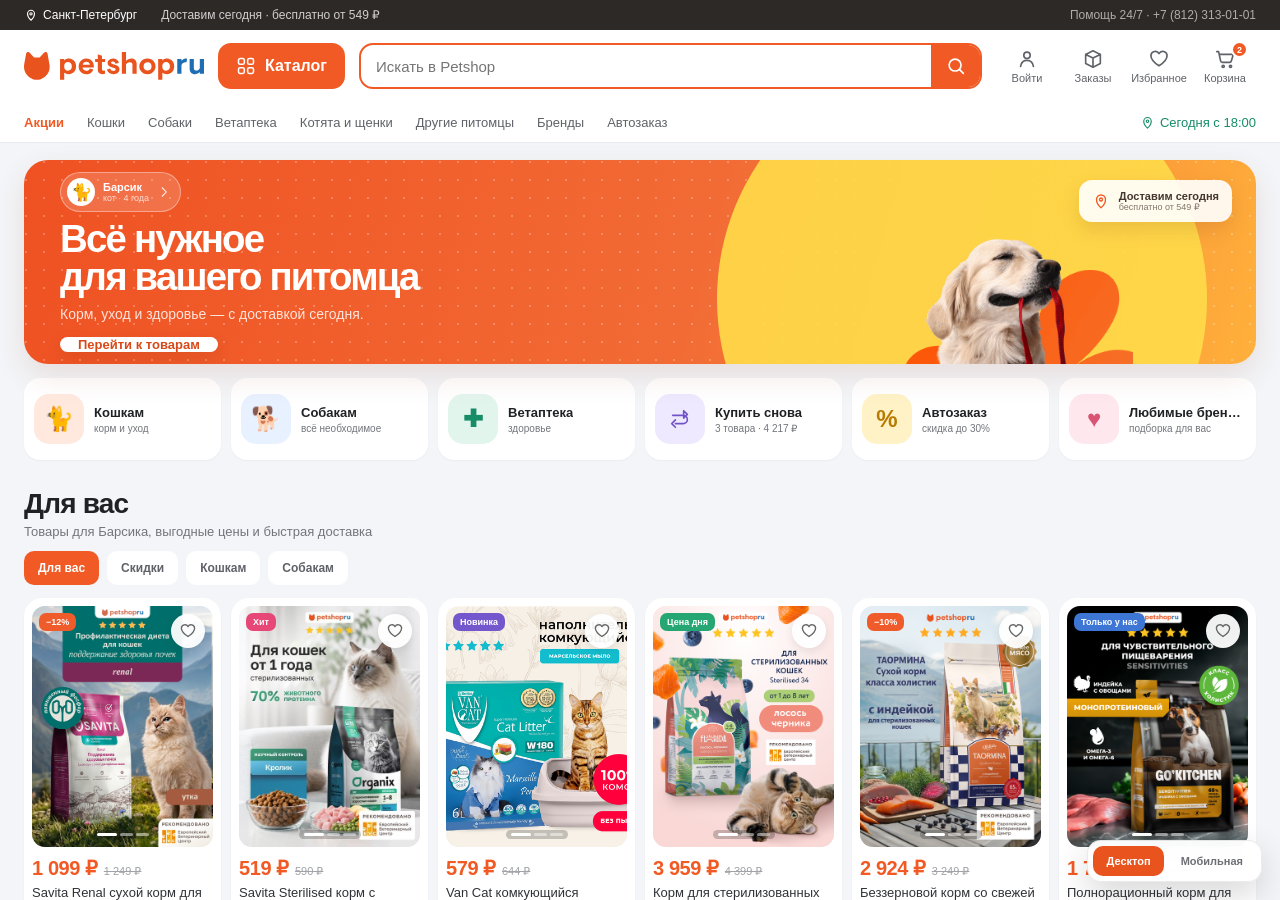
==== desktop/index.html @ 5829c678 "Publish Petshop homepage prototype" ====
<!doctype html>
<html lang="ru">
  <head>
    <meta charset="utf-8">
    <meta name="viewport" content="width=device-width, initial-scale=1">
    <title>Petshop.ru — десктопный прототип</title>
    <link rel="icon" href="../favicon.svg">
    <link rel="stylesheet" href="../share.css">
  </head>
  <body>
    <main class="preview-page preview-page-desktop">
      <nav class="preview-switcher" aria-label="Выбор версии">
        <a class="is-active" href="./">Десктоп</a>
        <a href="../mobile/">Мобильная</a>
      </nav>
      <iframe class="prototype-frame desktop-frame" src="../prototype/index.html?v=4" title="Десктопный прототип Petshop.ru"></iframe>
    </main>
  </body>
</html>
---- share.css ----
:root {
  --orange: #e9531e;
  --ink: #242424;
  --canvas: #eff1f4;
}

* { box-sizing: border-box; }
html, body { margin: 0; min-height: 100%; }
body { background: var(--canvas); color: var(--ink); font-family: -apple-system, BlinkMacSystemFont, "Segoe UI", Arial, sans-serif; }
a { color: inherit; text-decoration: none; }

.share-home { min-height: 100vh; display: grid; place-items: center; padding: 24px; background: radial-gradient(circle at 20% 15%, #fff5ed 0, transparent 32%), radial-gradient(circle at 85% 80%, #edf5ff 0, transparent 34%), #f3f4f6; }
.share-card { width: min(620px, 100%); padding: 46px; border: 1px solid rgba(0,0,0,.06); border-radius: 28px; background: rgba(255,255,255,.92); box-shadow: 0 30px 80px rgba(42,47,54,.12); text-align: center; }
.share-card > img { width: 205px; height: auto; margin: 0 auto 34px; }
.share-kicker { margin: 0 0 8px; color: var(--orange); font-size: 12px; font-weight: 800; letter-spacing: 1.1px; text-transform: uppercase; }
.share-card h1 { margin: 0; font-size: clamp(30px, 5vw, 46px); line-height: 1.04; letter-spacing: -1.8px; }
.share-copy { max-width: 440px; margin: 18px auto 28px; color: #70747a; font-size: 15px; line-height: 1.55; }
.share-actions { display: grid; grid-template-columns: 1fr 1fr; gap: 10px; }
.share-link { min-height: 52px; display: grid; place-items: center; border: 1px solid #e2e4e7; border-radius: 14px; background: #fff; font-size: 14px; font-weight: 750; transition: .18s ease; }
.share-link:hover { transform: translateY(-2px); box-shadow: 0 10px 26px rgba(36,39,44,.1); }
.share-link-primary { border-color: var(--orange); background: var(--orange); color: #fff; }
.share-note { display: block; margin-top: 18px; color: #999ca1; font-size: 11px; }

.preview-page { min-height: 100vh; }
.prototype-frame { display: block; border: 0; background: #fff; }
.preview-page-desktop { position: relative; background: #fff; }
.desktop-frame { width: 100%; height: 100vh; }
.preview-switcher { position: fixed; z-index: 20; right: 18px; bottom: 18px; display: flex; gap: 4px; padding: 5px; border: 1px solid rgba(0,0,0,.08); border-radius: 14px; background: rgba(255,255,255,.94); box-shadow: 0 12px 34px rgba(0,0,0,.16); backdrop-filter: blur(12px); }
.preview-switcher a { padding: 9px 13px; border-radius: 10px; color: #6c7075; font-size: 11px; font-weight: 750; }
.preview-switcher a.is-active { background: var(--orange); color: #fff; }

.preview-page-mobile { min-height: 100vh; display: flex; flex-direction: column; align-items: center; padding: 22px 20px 40px; background: radial-gradient(circle at 25% 10%, #fff 0, transparent 28%), #e9ebef; }
.mobile-review-head { width: min(850px, 100%); display: flex; align-items: center; justify-content: space-between; margin-bottom: 18px; }
.mobile-review-head > div { display: flex; align-items: center; gap: 16px; }
.mobile-review-head img { width: 155px; height: auto; }
.mobile-review-head span { color: #777b81; font-size: 12px; }
.preview-switcher-mobile { position: static; }
.phone-shell { position: relative; width: 426px; height: 898px; padding: 12px; border-radius: 48px; background: #1d1d1f; box-shadow: 0 34px 90px rgba(26,30,36,.28); }
.phone-speaker { position: absolute; z-index: 4; top: 19px; left: 50%; width: 92px; height: 24px; border-radius: 99px; background: #111; transform: translateX(-50%); pointer-events: none; }
.mobile-frame { width: 402px; height: 874px; overflow: hidden; border-radius: 37px; }

@media (max-width: 700px) {
  .share-card { padding: 34px 20px; border-radius: 22px; }
  .share-card > img { width: 180px; margin-bottom: 28px; }
  .share-actions { grid-template-columns: 1fr; }
  .preview-page-mobile { padding: 0; background: #fff; }
  .mobile-review-head { display: none; }
  .phone-shell { width: 100%; height: 100vh; padding: 0; border-radius: 0; background: #fff; box-shadow: none; }
  .phone-speaker { display: none; }
  .mobile-frame { width: 100%; height: 100vh; border-radius: 0; }
  .preview-switcher { right: 8px; bottom: 8px; transform: scale(.9); transform-origin: right bottom; }
}
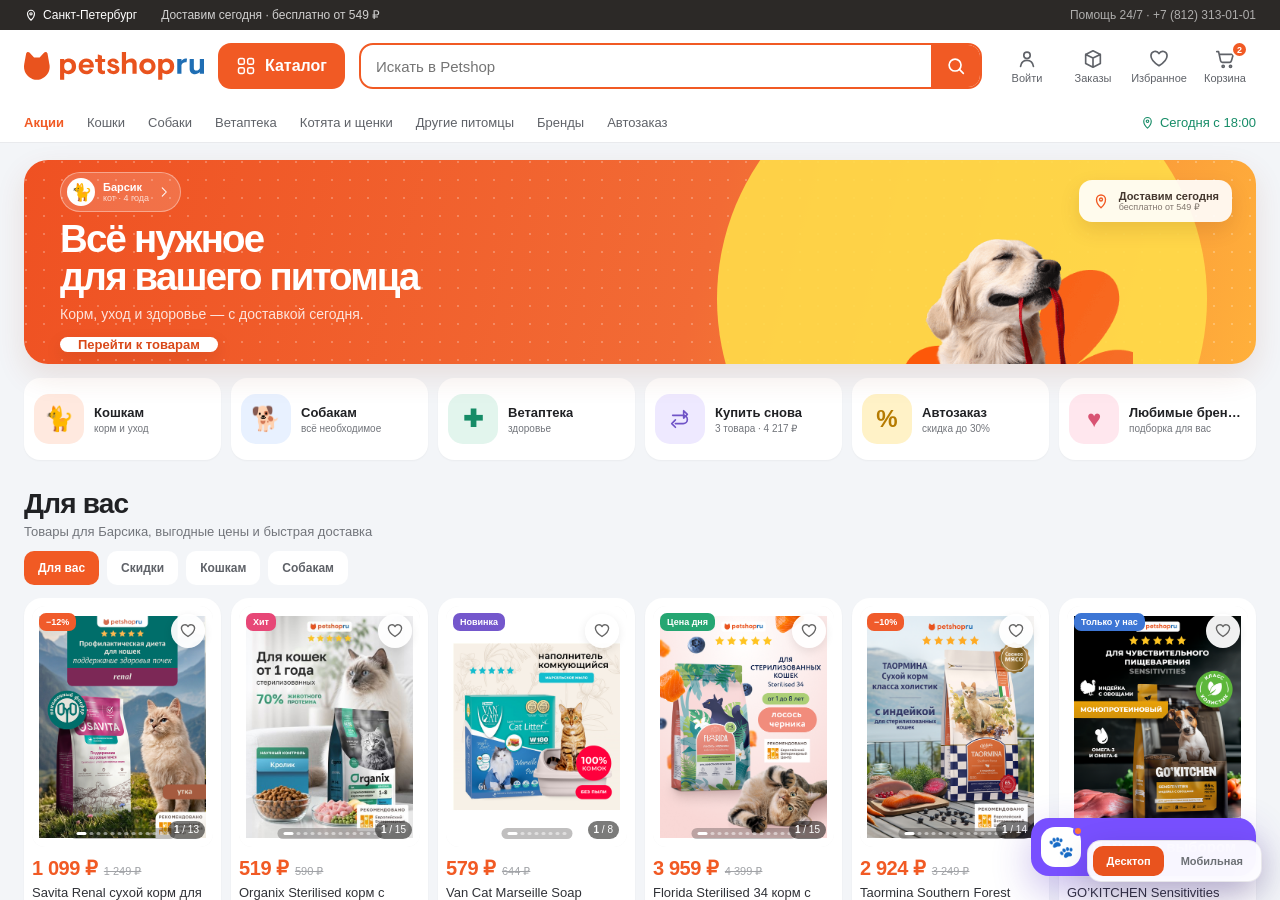
==== commit 90e26af7: "Fix litter bundle and refresh preview frames" ====
--- a/desktop/index.html
+++ b/desktop/index.html
@@ -13,7 +13,7 @@
         <a class="is-active" href="./">Десктоп</a>
         <a href="../mobile/">Мобильная</a>
       </nav>
-      <iframe class="prototype-frame desktop-frame" src="../prototype/index.html?v=4" title="Десктопный прототип Petshop.ru"></iframe>
+      <iframe class="prototype-frame desktop-frame" src="../prototype/index.html?v=13" title="Десктопный прототип Petshop.ru"></iframe>
     </main>
   </body>
 </html>
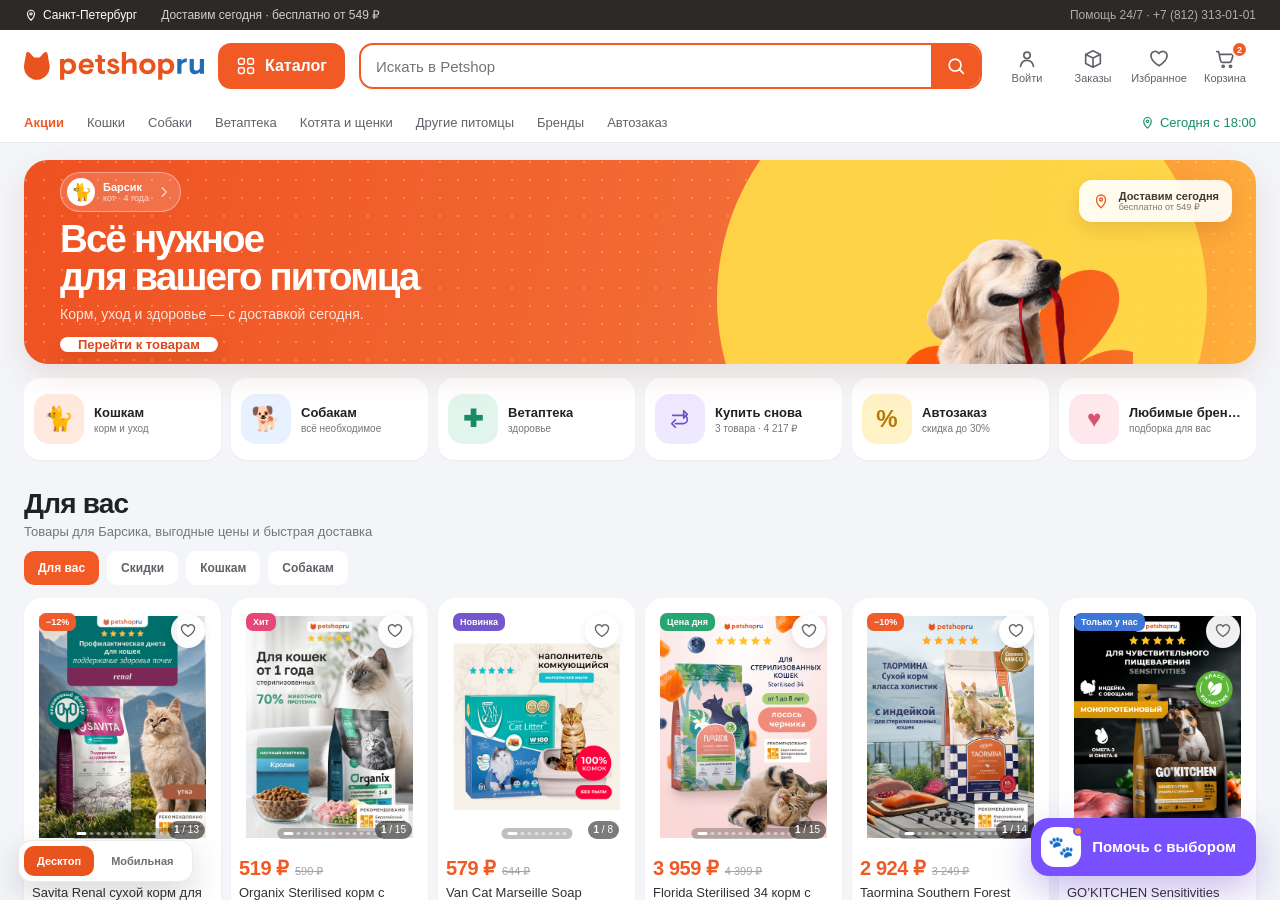
==== commit 3c3a4e6c: "Refresh preview shell styles" ====
--- a/desktop/index.html
+++ b/desktop/index.html
@@ -5,7 +5,7 @@
     <meta name="viewport" content="width=device-width, initial-scale=1">
     <title>Petshop.ru — десктопный прототип</title>
     <link rel="icon" href="../favicon.svg">
-    <link rel="stylesheet" href="../share.css">
+    <link rel="stylesheet" href="../share.css?v=14">
   </head>
   <body>
     <main class="preview-page preview-page-desktop">
--- a/share.css
+++ b/share.css
@@ -26,6 +26,7 @@
 .preview-page-desktop { position: relative; background: #fff; }
 .desktop-frame { width: 100%; height: 100vh; }
 .preview-switcher { position: fixed; z-index: 20; right: 18px; bottom: 18px; display: flex; gap: 4px; padding: 5px; border: 1px solid rgba(0,0,0,.08); border-radius: 14px; background: rgba(255,255,255,.94); box-shadow: 0 12px 34px rgba(0,0,0,.16); backdrop-filter: blur(12px); }
+.preview-page-desktop .preview-switcher { right: auto; left: 18px; }
 .preview-switcher a { padding: 9px 13px; border-radius: 10px; color: #6c7075; font-size: 11px; font-weight: 750; }
 .preview-switcher a.is-active { background: var(--orange); color: #fff; }
 
@@ -49,4 +50,5 @@
   .phone-speaker { display: none; }
   .mobile-frame { width: 100%; height: 100vh; border-radius: 0; }
   .preview-switcher { right: 8px; bottom: 8px; transform: scale(.9); transform-origin: right bottom; }
+  .preview-page-desktop .preview-switcher { right: auto; left: 8px; transform-origin: left bottom; }
 }
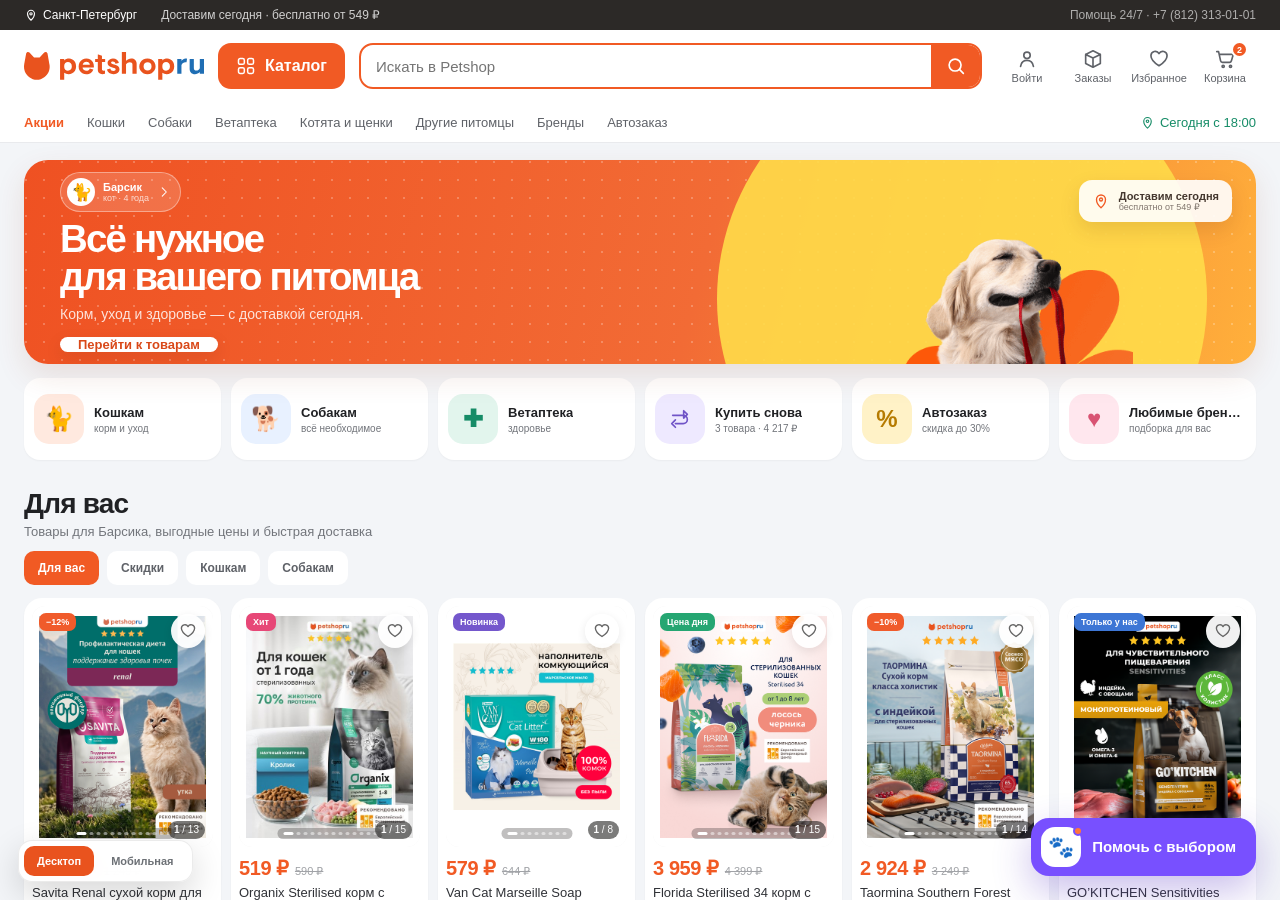
==== commit fc716d00: "Expand assistant choices and add guided questions" ====
--- a/desktop/index.html
+++ b/desktop/index.html
@@ -13,7 +13,7 @@
         <a class="is-active" href="./">Десктоп</a>
         <a href="../mobile/">Мобильная</a>
       </nav>
-      <iframe class="prototype-frame desktop-frame" src="../prototype/index.html?v=13" title="Десктопный прототип Petshop.ru"></iframe>
+      <iframe class="prototype-frame desktop-frame" src="../prototype/index.html?v=16" title="Десктопный прототип Petshop.ru"></iframe>
     </main>
   </body>
 </html>
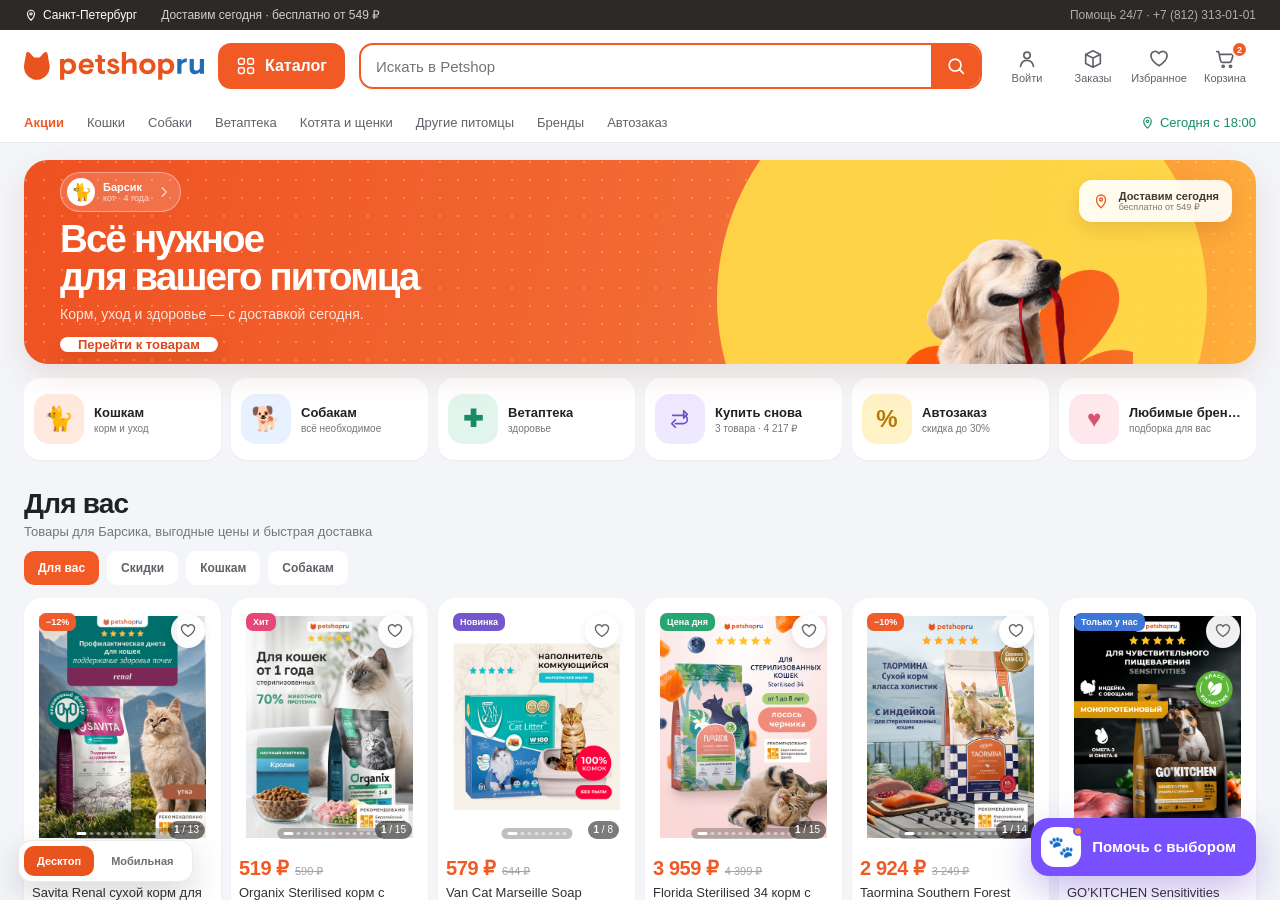
==== commit e134af64: "Add conversational follow-up responses" ====
--- a/desktop/index.html
+++ b/desktop/index.html
@@ -13,7 +13,7 @@
         <a class="is-active" href="./">Десктоп</a>
         <a href="../mobile/">Мобильная</a>
       </nav>
-      <iframe class="prototype-frame desktop-frame" src="../prototype/index.html?v=16" title="Десктопный прототип Petshop.ru"></iframe>
+      <iframe class="prototype-frame desktop-frame" src="../prototype/index.html?v=17" title="Десктопный прототип Petshop.ru"></iframe>
     </main>
   </body>
 </html>
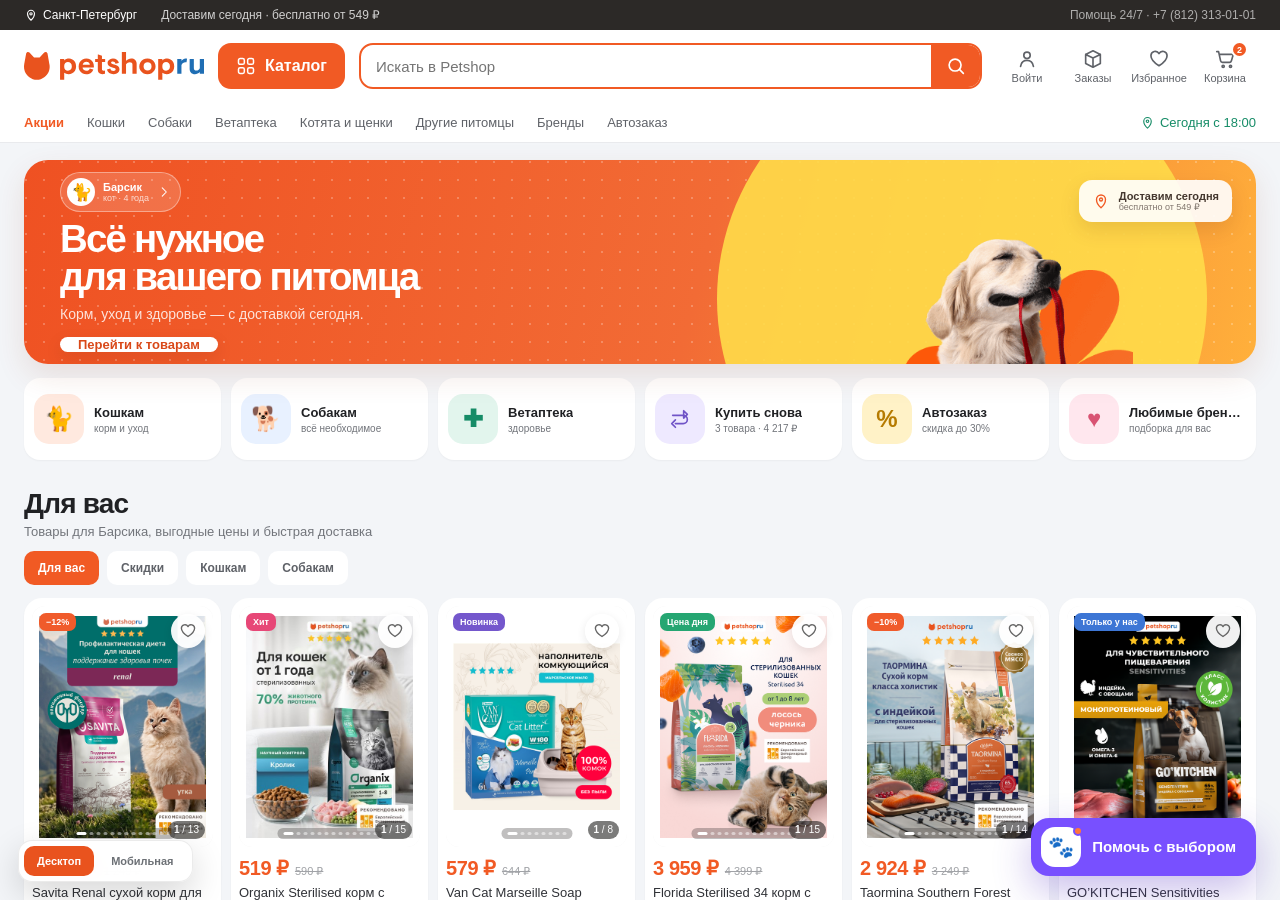
==== commit a7c8711c: "Keep full comparison set in assistant follow-ups" ====
--- a/desktop/index.html
+++ b/desktop/index.html
@@ -13,7 +13,7 @@
         <a class="is-active" href="./">Десктоп</a>
         <a href="../mobile/">Мобильная</a>
       </nav>
-      <iframe class="prototype-frame desktop-frame" src="../prototype/index.html?v=17" title="Десктопный прототип Petshop.ru"></iframe>
+      <iframe class="prototype-frame desktop-frame" src="../prototype/index.html?v=18" title="Десктопный прототип Petshop.ru"></iframe>
     </main>
   </body>
 </html>
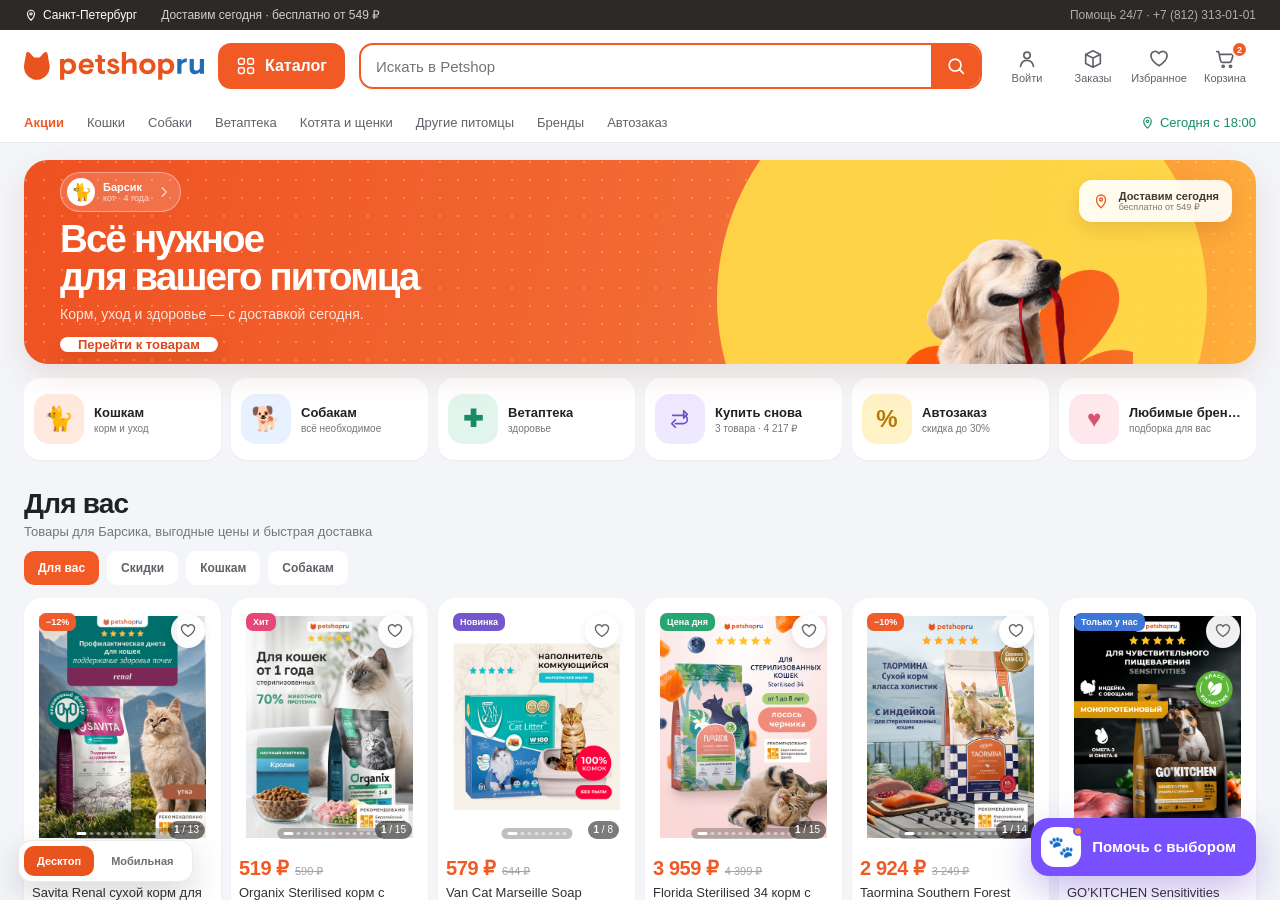
==== commit b4899e9d: "Support every Petshop pet group in assistant" ====
--- a/desktop/index.html
+++ b/desktop/index.html
@@ -13,7 +13,7 @@
         <a class="is-active" href="./">Десктоп</a>
         <a href="../mobile/">Мобильная</a>
       </nav>
-      <iframe class="prototype-frame desktop-frame" src="../prototype/index.html?v=18" title="Десктопный прототип Petshop.ru"></iframe>
+      <iframe class="prototype-frame desktop-frame" src="../prototype/index.html?v=19" title="Десктопный прототип Petshop.ru"></iframe>
     </main>
   </body>
 </html>
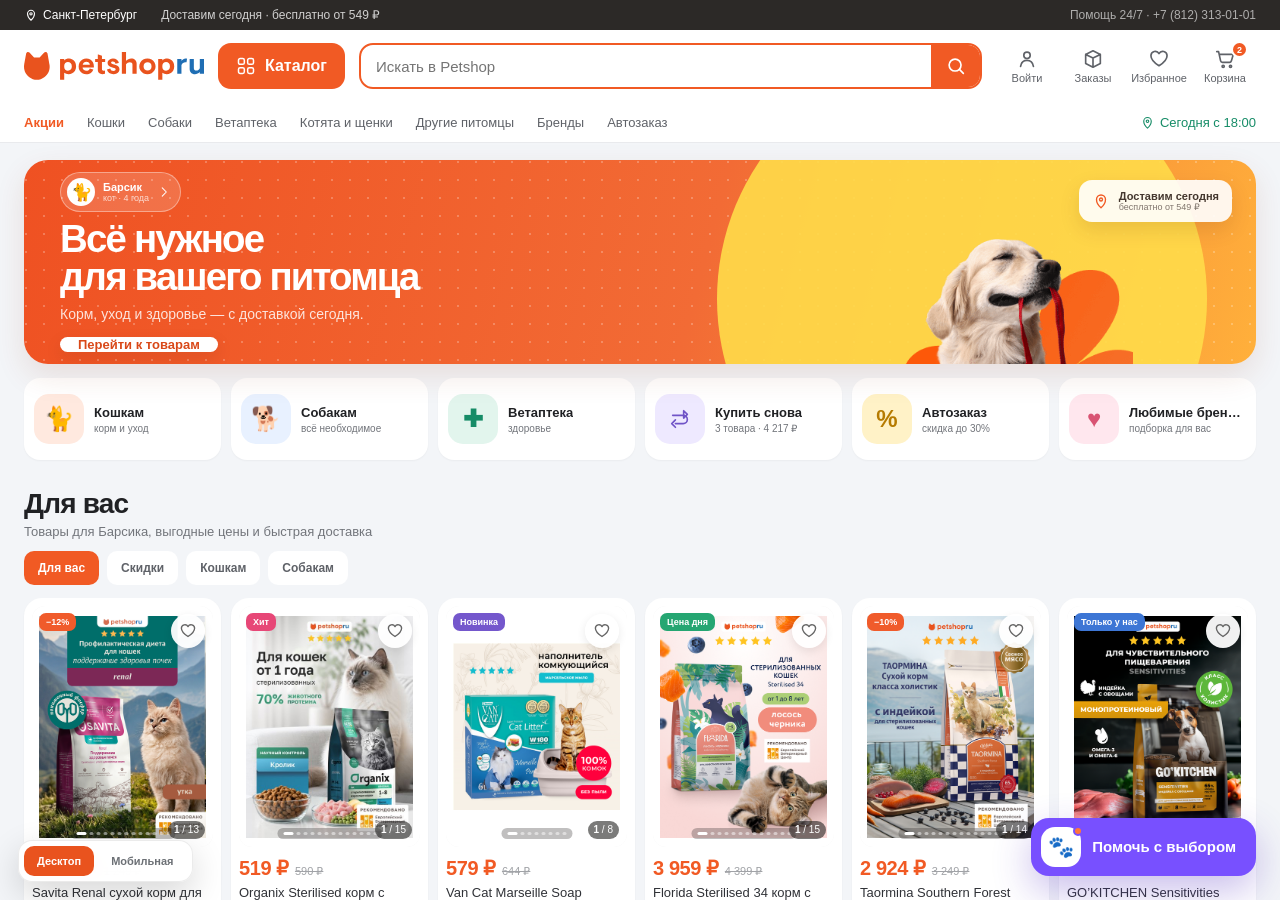
==== commit 7cf58a07: "Fix Russian pet subtype recognition" ====
--- a/desktop/index.html
+++ b/desktop/index.html
@@ -13,7 +13,7 @@
         <a class="is-active" href="./">Десктоп</a>
         <a href="../mobile/">Мобильная</a>
       </nav>
-      <iframe class="prototype-frame desktop-frame" src="../prototype/index.html?v=19" title="Десктопный прототип Petshop.ru"></iframe>
+      <iframe class="prototype-frame desktop-frame" src="../prototype/index.html?v=20" title="Десктопный прототип Petshop.ru"></iframe>
     </main>
   </body>
 </html>
